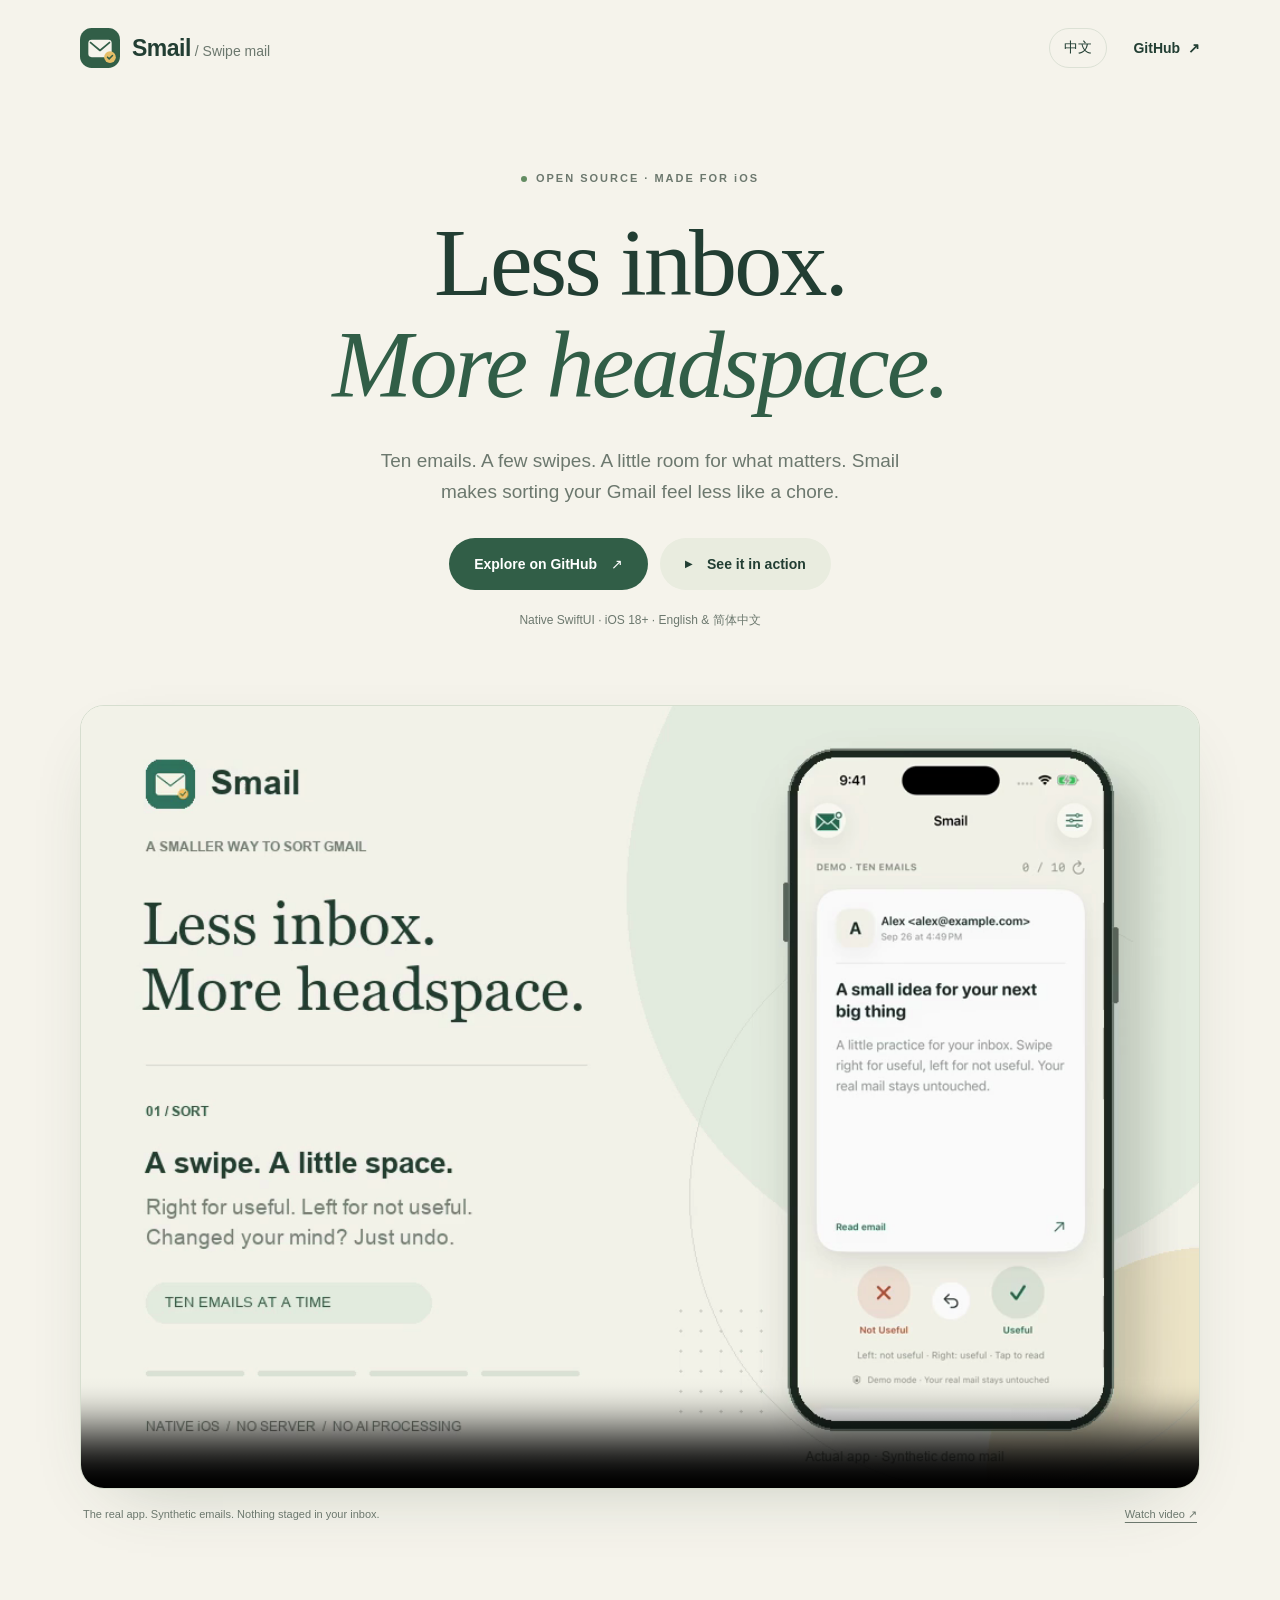
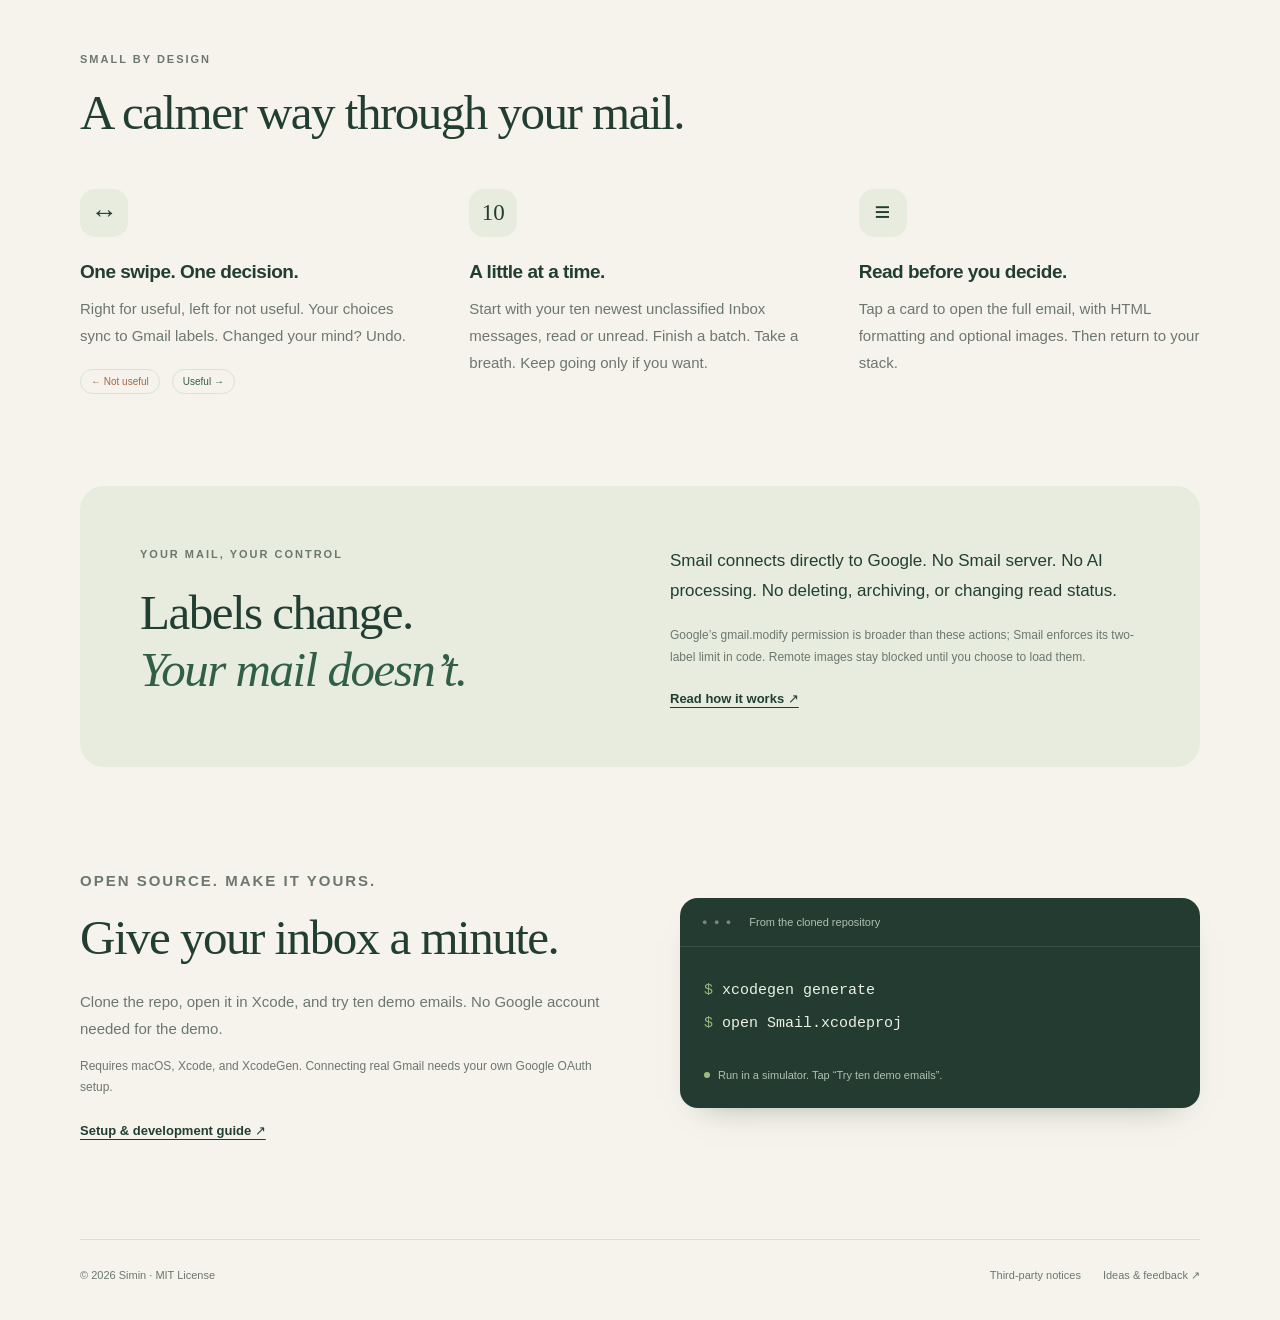
==== docs/index.html @ 3b094614 "feat: release Smail with bilingual UI and product website" ====
<!doctype html>
<html lang="en">
<head>
  <meta charset="utf-8">
  <meta name="viewport" content="width=device-width, initial-scale=1">
  <meta name="theme-color" content="#f5f3eb">
  <meta name="description" content="Smail is an open-source iOS app for sorting Gmail, ten emails at a time. Swipe, read, undo. Your mail stays yours.">
  <meta property="og:type" content="website">
  <meta property="og:title" content="Smail: Swipe mail">
  <meta property="og:description" content="Less inbox. More headspace. A small, native iOS app for sorting Gmail.">
  <meta property="og:url" content="https://siminyou-agent.github.io/smail/">
  <meta property="og:image" content="https://siminyou-agent.github.io/smail/assets/smail-demo.png">
  <meta name="twitter:card" content="summary_large_image">
  <title>Smail: Swipe mail</title>
  <link rel="canonical" href="https://siminyou-agent.github.io/smail/">
  <link rel="icon" href="favicon.svg" type="image/svg+xml">
  <link rel="stylesheet" href="site.css">
  <script src="site.js" defer></script>
</head>
<body>
  <a class="skip-link" href="#main" data-i18n="skip">Skip to content</a>
  <header class="header wrap">
    <a class="brand" href="./" aria-label="Smail home">
      <svg class="brand-icon" viewBox="0 0 48 48" aria-hidden="true"><rect width="48" height="48" rx="14" fill="#315e47"/><rect x="10" y="14" width="28" height="21" rx="4" fill="#f5f3eb"/><path d="m12 17 12 10 12-10" fill="none" stroke="#315e47" stroke-width="2" stroke-linejoin="round"/><circle cx="36" cy="35" r="7" fill="#e5be68"/><path d="m33 35 2 2 4-4" fill="none" stroke="#315e47" stroke-width="1.8" stroke-linecap="round"/></svg>
      <span>Smail<span class="brand-sub"> / Swipe mail</span></span>
    </a>
    <nav aria-label="Main navigation">
      <button class="language" id="language" type="button" aria-label="Switch to Simplified Chinese" hidden>中文</button>
      <a class="nav-github" href="https://github.com/siminyou-agent/smail">GitHub <span aria-hidden="true">↗</span></a>
    </nav>
  </header>

  <main id="main">
    <section class="hero wrap" aria-labelledby="hero-title">
      <p class="eyebrow"><span class="status-dot"></span><span data-i18n="eyebrow">OPEN SOURCE · MADE FOR iOS</span></p>
      <h1 id="hero-title"><span data-i18n="headline1">Less inbox.</span><br><em data-i18n="headline2">More headspace.</em></h1>
      <p class="intro" data-i18n="intro">Ten emails. A few swipes. A little room for what matters. Smail makes sorting your Gmail feel less like a chore.</p>
      <div class="hero-actions">
        <a class="button primary" href="https://github.com/siminyou-agent/smail"><span data-i18n="github">Explore on GitHub</span><span aria-hidden="true">↗</span></a>
        <a class="button secondary" href="#demo"><span class="play" aria-hidden="true">▶</span><span data-i18n="watch">See it in action</span></a>
      </div>
      <p class="hero-note" data-i18n="requirements">Native SwiftUI · iOS 18+ · English & 简体中文</p>
    </section>

    <section class="demo-section wrap" id="demo" aria-label="Smail demonstration">
      <div class="demo-frame">
        <video id="demo-video" muted loop playsinline controls preload="metadata" poster="assets/smail-demo.png" aria-describedby="demo-caption">
          <source src="assets/smail-demo.mp4" type="video/mp4">
          <a href="assets/smail-demo.mp4" data-i18n="downloadVideo">Download the demo video</a>
        </video>
      </div>
      <div class="demo-caption" id="demo-caption"><span data-i18n="demoCaption">The real app. Synthetic emails. Nothing staged in your inbox.</span><a href="assets/smail-demo.mp4" data-i18n="fullVideo">Watch video ↗</a></div>
    </section>

    <section class="features wrap" aria-labelledby="features-title">
      <div class="section-heading"><p class="eyebrow" data-i18n="smallByDesign">SMALL BY DESIGN</p><h2 id="features-title" data-i18n="featureTitle">A calmer way through your mail.</h2></div>
      <div class="feature-grid">
        <article class="feature"><div class="feature-symbol" aria-hidden="true">↔</div><h3 data-i18n="swipeTitle">One swipe. One decision.</h3><p data-i18n="swipeBody">Right for useful, left for not useful. Your choices sync to Gmail labels. Changed your mind? Undo.</p><div class="swipe-labels" aria-hidden="true"><span data-i18n="leftLabel">← Not useful</span><span data-i18n="rightLabel">Useful →</span></div></article>
        <article class="feature"><div class="feature-symbol number" aria-hidden="true">10</div><h3 data-i18n="batchTitle">A little at a time.</h3><p data-i18n="batchBody">Start with your ten newest unclassified Inbox messages, read or unread. Finish a batch. Take a breath. Keep going only if you want.</p></article>
        <article class="feature"><div class="feature-symbol" aria-hidden="true">≡</div><h3 data-i18n="readTitle">Read before you decide.</h3><p data-i18n="readBody">Tap a card to open the full email, with HTML formatting and optional images. Then return to your stack.</p></article>
      </div>
    </section>

    <section class="privacy wrap" aria-labelledby="privacy-title">
      <div class="privacy-card">
        <div><p class="eyebrow" data-i18n="yourMail">YOUR MAIL, YOUR CONTROL</p><h2 id="privacy-title"><span data-i18n="privacyTitle1">Labels change.</span><br><em data-i18n="privacyTitle2">Your mail doesn’t.</em></h2></div>
        <div class="privacy-copy"><p data-i18n="privacyBody">Smail connects directly to Google. No Smail server. No AI processing. No deleting, archiving, or changing read status.</p><p class="privacy-detail" data-i18n="privacyDetail">Google’s gmail.modify permission is broader than these actions; Smail enforces its two-label limit in code. Remote images stay blocked until you choose to load them.</p><a href="https://github.com/siminyou-agent/smail/blob/main/docs/DEVELOPMENT.md#gmail-permissions-and-local-data" data-i18n="privacyLink">Read how it works ↗</a></div>
      </div>
    </section>

    <section class="get-started wrap" aria-labelledby="start-title">
      <div><p class="eyebrow" data-i18n="makeItYours">OPEN SOURCE. MAKE IT YOURS.</p><h2 id="start-title" data-i18n="startTitle">Give your inbox a minute.</h2><p data-i18n="startBody">Clone the repo, open it in Xcode, and try ten demo emails. No Google account needed for the demo.</p><p class="setup-note" data-i18n="setupNote">Requires macOS, Xcode, and XcodeGen. Connecting real Gmail needs your own Google OAuth setup.</p><a class="text-link" href="https://github.com/siminyou-agent/smail/blob/main/docs/DEVELOPMENT.md" data-i18n="setupLink">Setup & development guide ↗</a></div>
      <div class="terminal"><div class="terminal-heading"><span class="terminal-dots" aria-hidden="true">● ● ●</span><span data-i18n="inRepo">From the cloned repository</span></div><pre><code><span class="prompt">$</span> xcodegen generate
<span class="prompt">$</span> open Smail.xcodeproj</code></pre><div class="terminal-footer"><span class="status-dot"></span><span data-i18n="demoNote">Run in a simulator. Tap “Try ten demo emails”.</span></div></div>
    </section>
  </main>

  <footer class="footer wrap"><span>© 2026 Simin · <a href="https://github.com/siminyou-agent/smail/blob/main/LICENSE">MIT License</a></span><span class="footer-links"><a href="https://github.com/siminyou-agent/smail/blob/main/docs/THIRD_PARTY_NOTICES.md" data-i18n="licenses">Third-party notices</a><a href="https://github.com/siminyou-agent/smail/issues" data-i18n="feedback">Ideas & feedback ↗</a></span></footer>
</body>
</html>
---- docs/site.css ----
/* Self-hosted product page: system fonts, no trackers or external runtime assets. */
:root{color-scheme:light;--paper:#f5f3eb;--ink:#223e33;--green:#315e47;--muted:#6c786e;--line:#dce1d5;--wash:#e7ecdf;--gold:#d6ae59}
*{box-sizing:border-box}html{scroll-behavior:smooth;scroll-padding-top:24px}body{margin:0;background:var(--paper);color:var(--ink);font-family:-apple-system,BlinkMacSystemFont,"Segoe UI",sans-serif;-webkit-font-smoothing:antialiased}a{color:inherit;text-underline-offset:4px}button,a{-webkit-tap-highlight-color:transparent}button{font:inherit}a:focus-visible,button:focus-visible,video:focus-visible{outline:3px solid var(--gold);outline-offset:6px}.wrap{width:min(1120px,calc(100% - 80px));margin-inline:auto}.skip-link{position:absolute;top:-80px;left:20px;background:var(--ink);color:white;padding:14px;z-index:10}.skip-link:focus{top:12px}
.header{display:flex;justify-content:space-between;align-items:center;padding-block:28px}.brand{display:flex;align-items:center;gap:12px;font-weight:650;font-size:23px;text-decoration:none;letter-spacing:-.5px}.brand-icon{width:40px;height:40px}.brand-sub{font-size:14px;color:var(--muted);font-weight:400;letter-spacing:0}.header nav{display:flex;gap:26px;align-items:center;font-size:14px}.language{border:1px solid var(--line);border-radius:30px;padding:8px 14px;background:transparent;color:var(--ink);cursor:pointer;min-height:40px;min-width:58px}.language:hover{background:var(--wash)}.nav-github{text-decoration:none;font-weight:600}.nav-github span{margin-left:4px}
.hero{text-align:center;padding-top:74px;padding-bottom:48px;position:relative}.eyebrow{font-size:11px;letter-spacing:2px;font-weight:650;line-height:1.6;color:var(--muted);display:flex;align-items:center;gap:9px;margin:0 0 24px}.hero .eyebrow{justify-content:center}.status-dot{width:6px;height:6px;border-radius:50%;background:#638c62;display:inline-block;flex-shrink:0}h1,h2{font-family:Georgia,"Times New Roman","Songti SC",serif;letter-spacing:-2.8px;font-weight:400;margin:0}h1{font-size:clamp(54px,7.6vw,96px);line-height:1.07}h1 em,h2 em{font-style:italic;color:var(--green)}.intro{font-size:19px;line-height:1.65;max-width:535px;margin:28px auto;color:var(--muted)}.hero-actions{display:flex;justify-content:center;gap:12px;margin-top:30px}.button{display:inline-flex;justify-content:center;align-items:center;gap:14px;border-radius:32px;padding:16px 25px;min-height:52px;font-size:14px;font-weight:550;text-decoration:none;transition:transform .2s,background .2s}.button:hover{transform:translateY(-2px)}.primary{background:var(--green);color:#fff}.primary:hover{background:#254b37}.secondary{background:#e9ecdf}.secondary:hover{background:#dfe6d5}.play{font-size:10px}.hero-note{font-size:12px;color:var(--muted);margin-top:22px}
.demo-section{padding-top:16px}.demo-frame{border-radius:24px;overflow:hidden;border:1px solid #d6decf;background:#edf0e5;box-shadow:0 24px 70px -36px #314d364d}.demo-frame video{display:block;width:100%;height:auto;aspect-ratio:10/7;background:var(--paper)}.demo-caption{display:flex;justify-content:space-between;gap:20px;padding:17px 3px;font-size:11px;color:var(--muted);line-height:1.6}.demo-caption a{white-space:nowrap}
.features{padding-top:110px;padding-bottom:92px}.section-heading .eyebrow{margin-bottom:16px}h2{font-size:clamp(32px,4vw,49px);line-height:1.15;letter-spacing:-1.5px}.feature-grid{display:grid;grid-template-columns:repeat(3,1fr);gap:48px;margin-top:48px}.feature-symbol{display:flex;width:48px;height:48px;border-radius:15px;align-items:center;justify-content:center;background:var(--wash);font-size:27px;margin-bottom:24px}.feature-symbol.number{font-family:Georgia,serif;font-size:23px}.feature h3{font-size:19px;font-weight:600;letter-spacing:-.5px;margin:0 0 12px}.feature p,.get-started p{font-size:15px;line-height:1.8;color:var(--muted);margin:0}.swipe-labels{display:flex;gap:12px;font-size:10px;margin-top:20px}.swipe-labels span{border:1px solid #dce1d5;border-radius:18px;padding:6px 10px}.swipe-labels span:first-child{color:#a86547}.swipe-labels span:last-child{color:var(--green)}
.privacy-card{display:grid;grid-template-columns:1fr 1fr;gap:60px;padding:60px;border-radius:24px;background:var(--wash)}.privacy-card .eyebrow{margin-bottom:22px}.privacy-copy>p{font-size:17px;line-height:1.75;margin:0 0 20px}.privacy-copy .privacy-detail{font-size:12px;color:var(--muted);line-height:1.8}.privacy-copy a,.text-link{font-size:13px;font-weight:550}
.get-started{padding-block:100px;display:grid;grid-template-columns:1fr 1fr;gap:80px;align-items:center}.get-started .eyebrow{margin-bottom:16px}.get-started h2{margin-bottom:22px}.get-started .setup-note{font-size:12px;margin-top:14px}.text-link{display:inline-block;margin-top:24px}.terminal{border-radius:18px;background:#233b30;color:#edf2e5;overflow:hidden;box-shadow:0 16px 32px -24px #20372c80}.terminal-heading{display:flex;align-items:center;gap:16px;border-bottom:1px solid #385144;padding:18px 22px;font-size:11px;color:#b2c0b1}.terminal-dots{font-size:9px;letter-spacing:2px;color:#758879}.terminal pre{font-size:15px;line-height:2.2;margin:0;padding:27px 24px;font-family:ui-monospace,SFMono-Regular,Consolas,monospace;overflow-x:auto}.prompt{color:#94b582;user-select:none}.terminal-footer{display:flex;gap:8px;align-items:center;padding:0 24px 24px;font-size:11px;line-height:1.6;color:#b2c0b1}.terminal-footer .status-dot{background:#9eba84}
.footer{display:flex;justify-content:space-between;gap:24px;border-top:1px solid var(--line);padding-block:26px 34px;font-size:11px;line-height:1.8;color:var(--muted)}.footer-links{display:flex;gap:22px}.footer a{text-decoration:none}.footer a:hover{text-decoration:underline}html[lang="zh-Hans"] h1,html[lang="zh-Hans"] h2{letter-spacing:-1px}html[lang="zh-Hans"] h1{line-height:1.3}html[lang="zh-Hans"] .eyebrow{letter-spacing:2px}
@media(min-width:1400px){.hero{padding-top:90px}.demo-section{max-width:1040px}}
@media(max-width:800px){.wrap{width:calc(100% - 40px)}.header{padding-block:20px}.brand-sub{display:none}.header nav{gap:16px}.hero{padding-top:48px}.hero .eyebrow{font-size:10px}.intro{font-size:17px;max-width:440px}.features{padding-top:70px;padding-bottom:60px}.feature-grid{gap:24px}.feature h3{font-size:17px}.privacy-card{gap:30px;padding:32px}.privacy-card h2{font-size:36px}.get-started{gap:32px;padding-block:70px}.terminal pre{font-size:13px;padding-inline:18px}.terminal-heading,.terminal-footer{padding-inline:18px}}
@media(max-width:600px){.hero{padding-top:42px;padding-bottom:28px}h1{font-size:57px;letter-spacing:-2px}.intro{font-size:16px;margin:22px auto}.button{font-size:12px;padding:14px 19px}.hero-actions{gap:8px}.hero-note{font-size:10px}.demo-frame{border-radius:12px}.demo-caption{font-size:10px;gap:12px}.demo-caption span{max-width:240px}.feature-grid{grid-template-columns:1fr;gap:34px;margin-top:32px}.feature{padding-left:66px;position:relative}.feature-symbol{position:absolute;left:0;top:0;width:43px;height:43px}.feature p{font-size:14px}.feature h3{font-size:18px}.feature .swipe-labels{margin-top:12px}.privacy-card{grid-template-columns:1fr;gap:26px;padding:30px 25px;border-radius:18px}.privacy-copy>p{font-size:15px}.get-started{grid-template-columns:1fr;gap:30px}.terminal pre{font-size:15px}.footer{flex-direction:column;gap:8px;font-size:10px}.footer-links{gap:18px}}
@media(prefers-reduced-motion:reduce){html{scroll-behavior:auto}.button{transition:none}.button:hover{transform:none}}
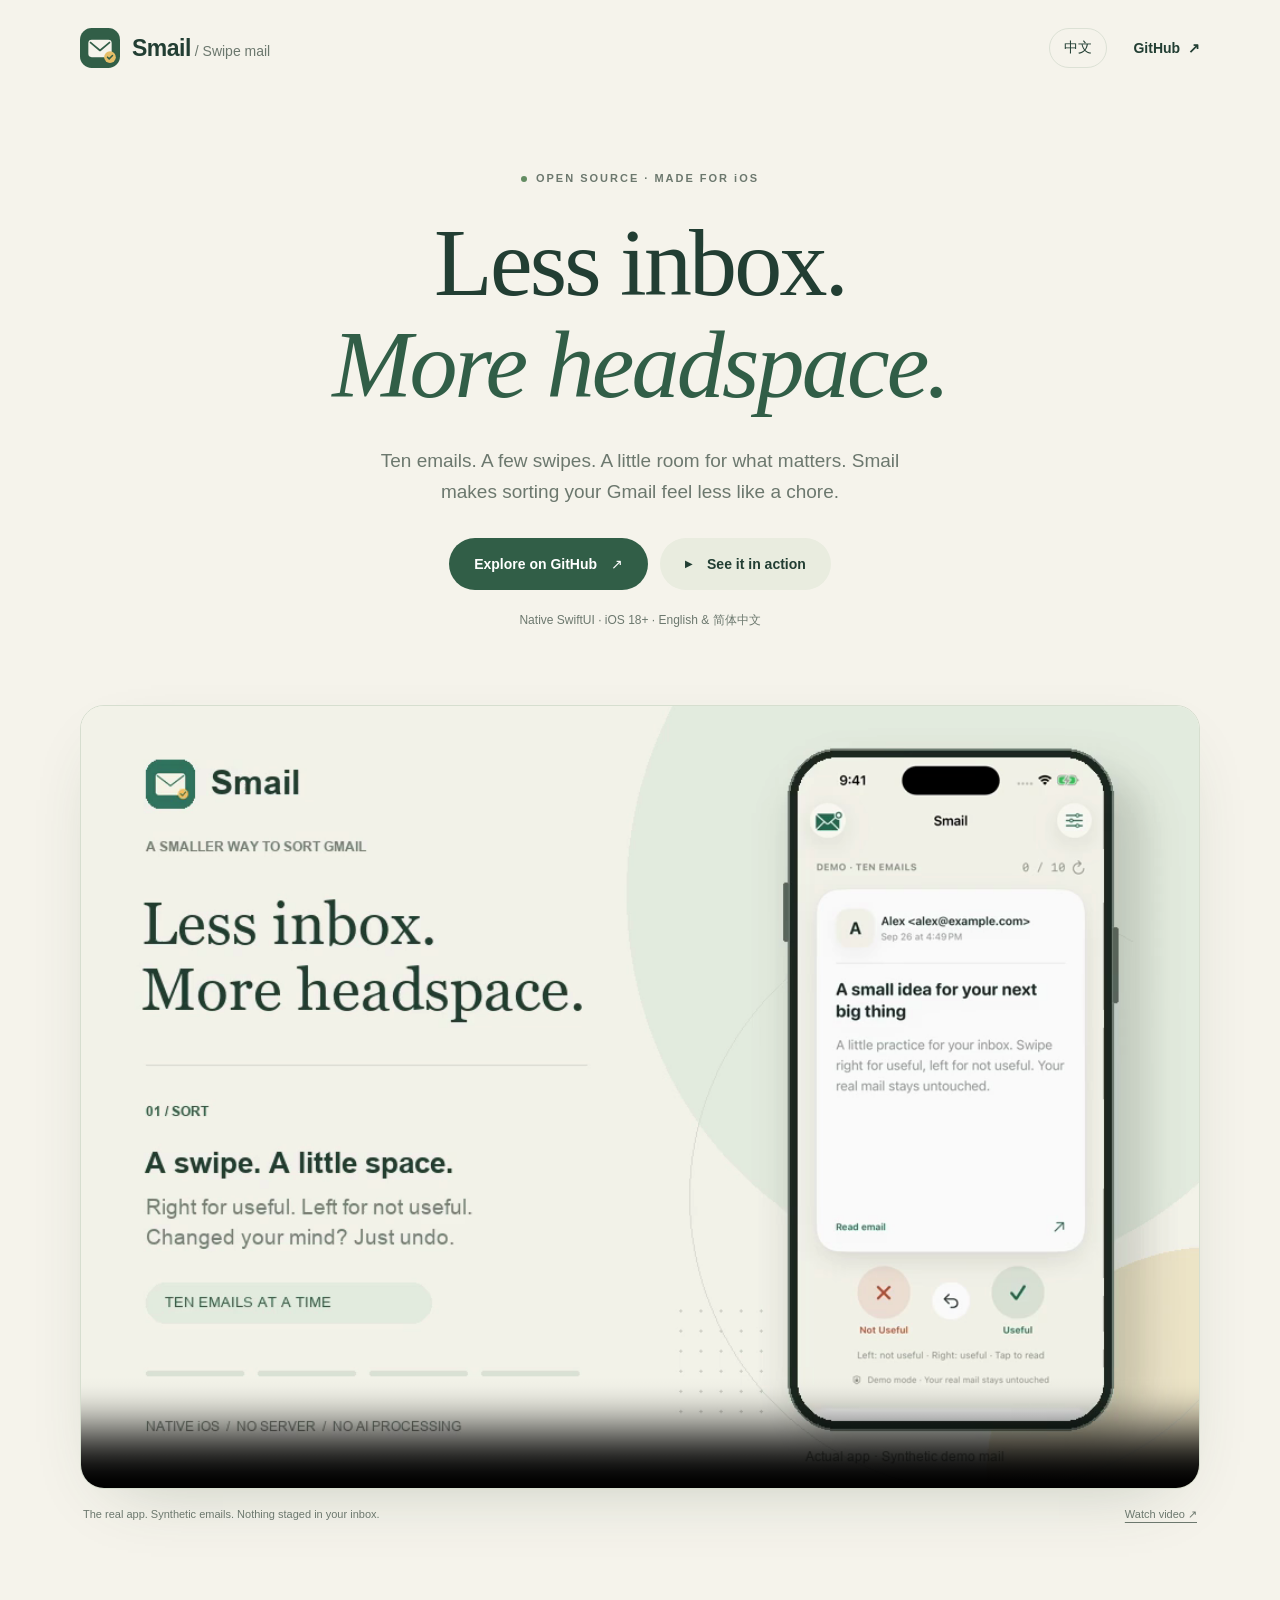
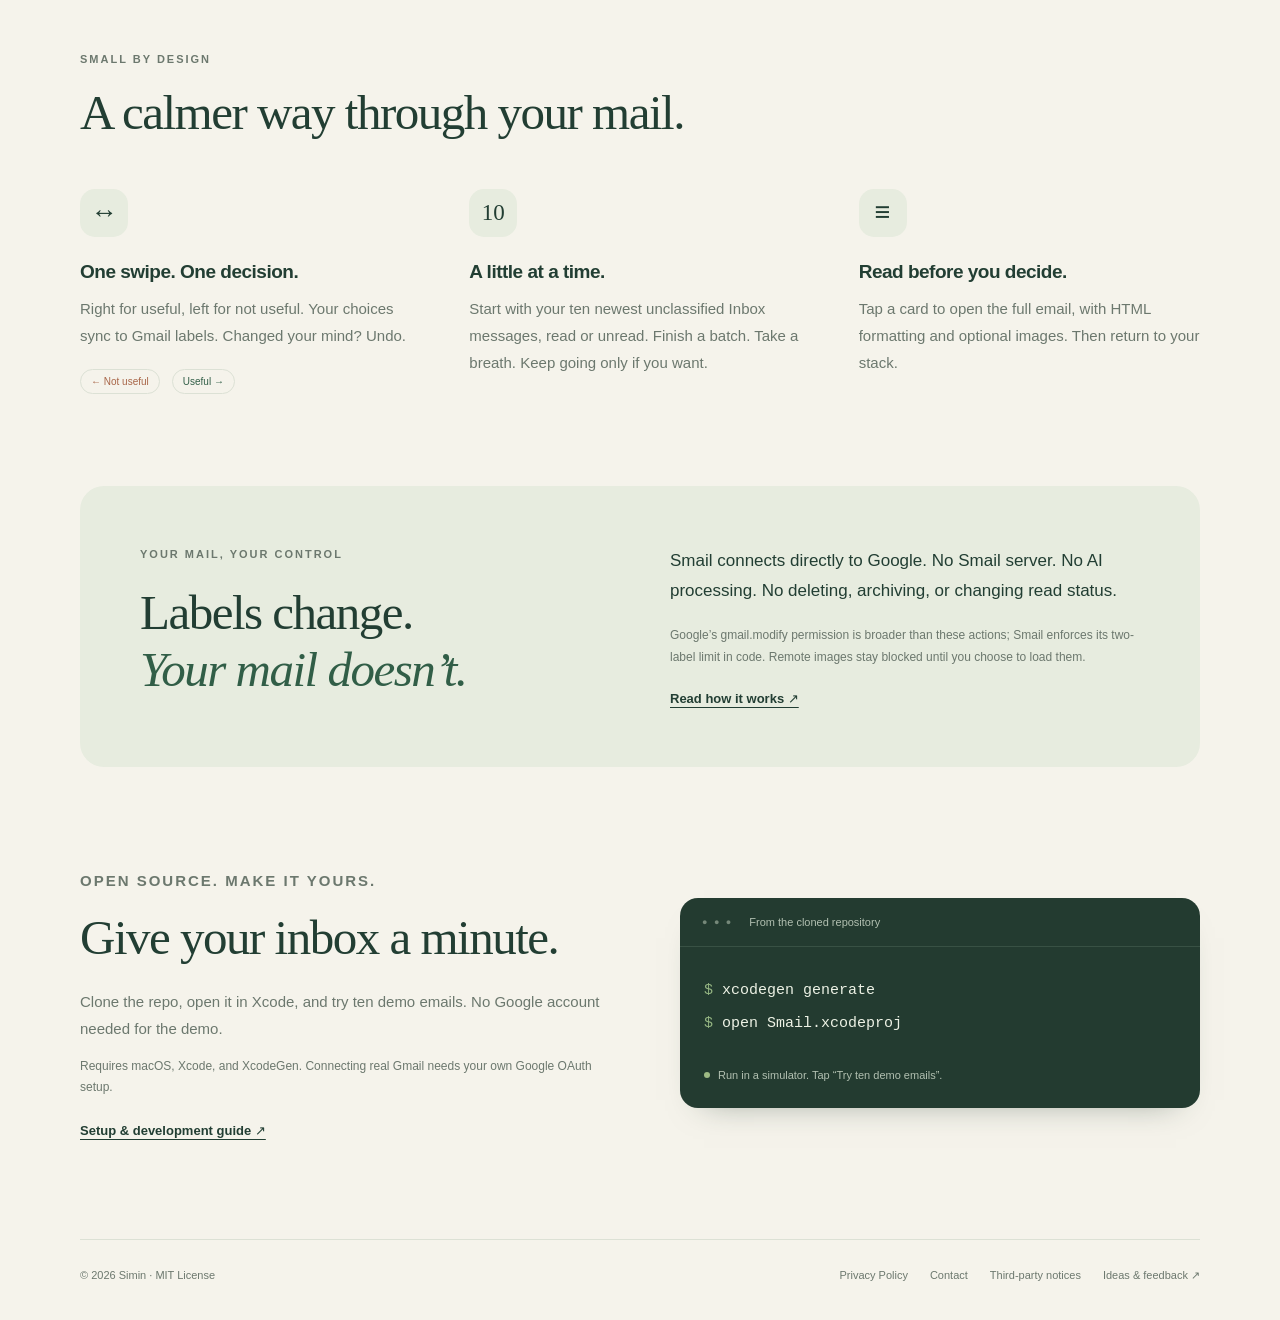
==== commit 09c4f6b2: "docs: publish privacy policy and OAuth review notes" ====
--- a/docs/index.html
+++ b/docs/index.html
@@ -8,11 +8,11 @@
   <meta property="og:type" content="website">
   <meta property="og:title" content="Smail: Swipe mail">
   <meta property="og:description" content="Less inbox. More headspace. A small, native iOS app for sorting Gmail.">
-  <meta property="og:url" content="https://siminyou-agent.github.io/smail/">
-  <meta property="og:image" content="https://siminyou-agent.github.io/smail/assets/smail-demo.png">
+  <meta property="og:url" content="https://smail.simin.you/">
+  <meta property="og:image" content="https://smail.simin.you/assets/smail-demo.png">
   <meta name="twitter:card" content="summary_large_image">
   <title>Smail: Swipe mail</title>
-  <link rel="canonical" href="https://siminyou-agent.github.io/smail/">
+  <link rel="canonical" href="https://smail.simin.you/">
   <link rel="icon" href="favicon.svg" type="image/svg+xml">
   <link rel="stylesheet" href="site.css">
   <script src="site.js" defer></script>
@@ -75,6 +75,6 @@
     </section>
   </main>
 
-  <footer class="footer wrap"><span>© 2026 Simin · <a href="https://github.com/siminyou-agent/smail/blob/main/LICENSE">MIT License</a></span><span class="footer-links"><a href="https://github.com/siminyou-agent/smail/blob/main/docs/THIRD_PARTY_NOTICES.md" data-i18n="licenses">Third-party notices</a><a href="https://github.com/siminyou-agent/smail/issues" data-i18n="feedback">Ideas & feedback ↗</a></span></footer>
+  <footer class="footer wrap"><span>© 2026 Simin · <a href="https://github.com/siminyou-agent/smail/blob/main/LICENSE">MIT License</a></span><span class="footer-links"><a href="privacy.html" data-i18n="privacyPolicy">Privacy Policy</a><a href="mailto:simin.you.agent@gmail.com" data-i18n="contact">Contact</a><a href="https://github.com/siminyou-agent/smail/blob/main/docs/THIRD_PARTY_NOTICES.md" data-i18n="licenses">Third-party notices</a><a href="https://github.com/siminyou-agent/smail/issues" data-i18n="feedback">Ideas & feedback ↗</a></span></footer>
 </body>
 </html>
--- a/docs/site.css
+++ b/docs/site.css
@@ -11,4 +11,5 @@
 @media(min-width:1400px){.hero{padding-top:90px}.demo-section{max-width:1040px}}
 @media(max-width:800px){.wrap{width:calc(100% - 40px)}.header{padding-block:20px}.brand-sub{display:none}.header nav{gap:16px}.hero{padding-top:48px}.hero .eyebrow{font-size:10px}.intro{font-size:17px;max-width:440px}.features{padding-top:70px;padding-bottom:60px}.feature-grid{gap:24px}.feature h3{font-size:17px}.privacy-card{gap:30px;padding:32px}.privacy-card h2{font-size:36px}.get-started{gap:32px;padding-block:70px}.terminal pre{font-size:13px;padding-inline:18px}.terminal-heading,.terminal-footer{padding-inline:18px}}
 @media(max-width:600px){.hero{padding-top:42px;padding-bottom:28px}h1{font-size:57px;letter-spacing:-2px}.intro{font-size:16px;margin:22px auto}.button{font-size:12px;padding:14px 19px}.hero-actions{gap:8px}.hero-note{font-size:10px}.demo-frame{border-radius:12px}.demo-caption{font-size:10px;gap:12px}.demo-caption span{max-width:240px}.feature-grid{grid-template-columns:1fr;gap:34px;margin-top:32px}.feature{padding-left:66px;position:relative}.feature-symbol{position:absolute;left:0;top:0;width:43px;height:43px}.feature p{font-size:14px}.feature h3{font-size:18px}.feature .swipe-labels{margin-top:12px}.privacy-card{grid-template-columns:1fr;gap:26px;padding:30px 25px;border-radius:18px}.privacy-copy>p{font-size:15px}.get-started{grid-template-columns:1fr;gap:30px}.terminal pre{font-size:15px}.footer{flex-direction:column;gap:8px;font-size:10px}.footer-links{gap:18px}}
+.footer-links{flex-wrap:wrap}
 @media(prefers-reduced-motion:reduce){html{scroll-behavior:auto}.button{transition:none}.button:hover{transform:none}}
